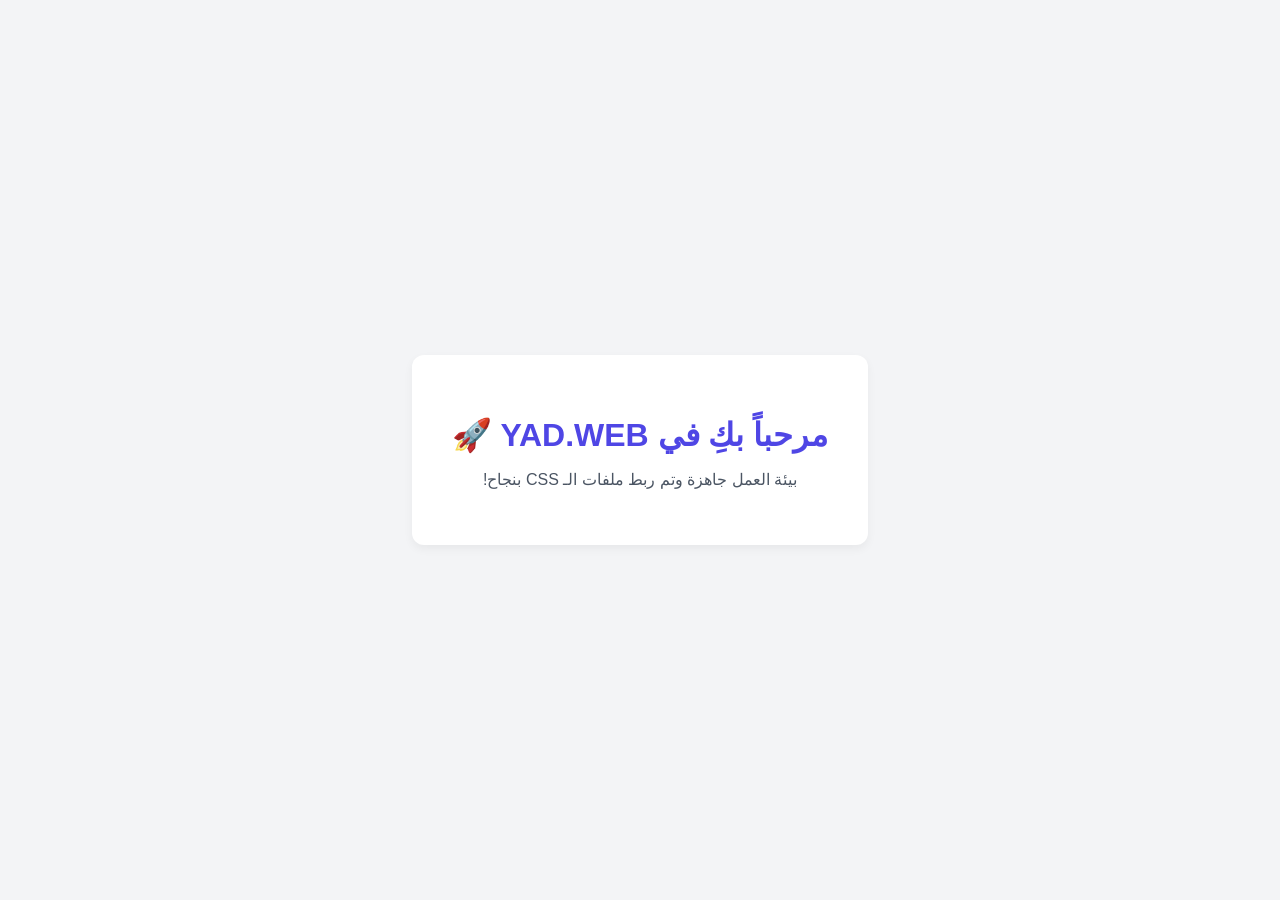
==== index.html @ 860964d7 "Add initial files" ====
<!DOCTYPE html>
<html lang="ar" dir="rtl">
<head>
    <meta charset="UTF-8">
    <meta name="viewport" content="width=device-width, initial-scale=1.0">
    <title>YAD.WEB</title>
    <!-- ربط ملف الـ CSS الخارجي -->
    <link rel="stylesheet" href="css/style.css">
</head>
<body>
    <div class="welcome-box">
        <h1>مرحباً بكِ في YAD.WEB 🚀</h1>
        <p>بيئة العمل جاهزة وتم ربط ملفات الـ CSS بنجاح!</p>
    </div>
</body>
</html>
---- css/style.css ----
body {
    background-color: #f3f4f6;
    font-family: Tahoma, sans-serif;
    display: flex;
    justify-content: center;
    align-items: center;
    height: 100vh;
    margin: 0;
}

.welcome-box {
    background: #ffffff;
    padding: 40px;
    border-radius: 12px;
    box-shadow: 0 4px 10px rgba(0, 0, 0, 0.05);
    text-align: center;
}

h1 {
    color: #4f46e5;
    margin-bottom: 10px;
}

p {
    color: #4b5563;
    font-size: 16px;
}
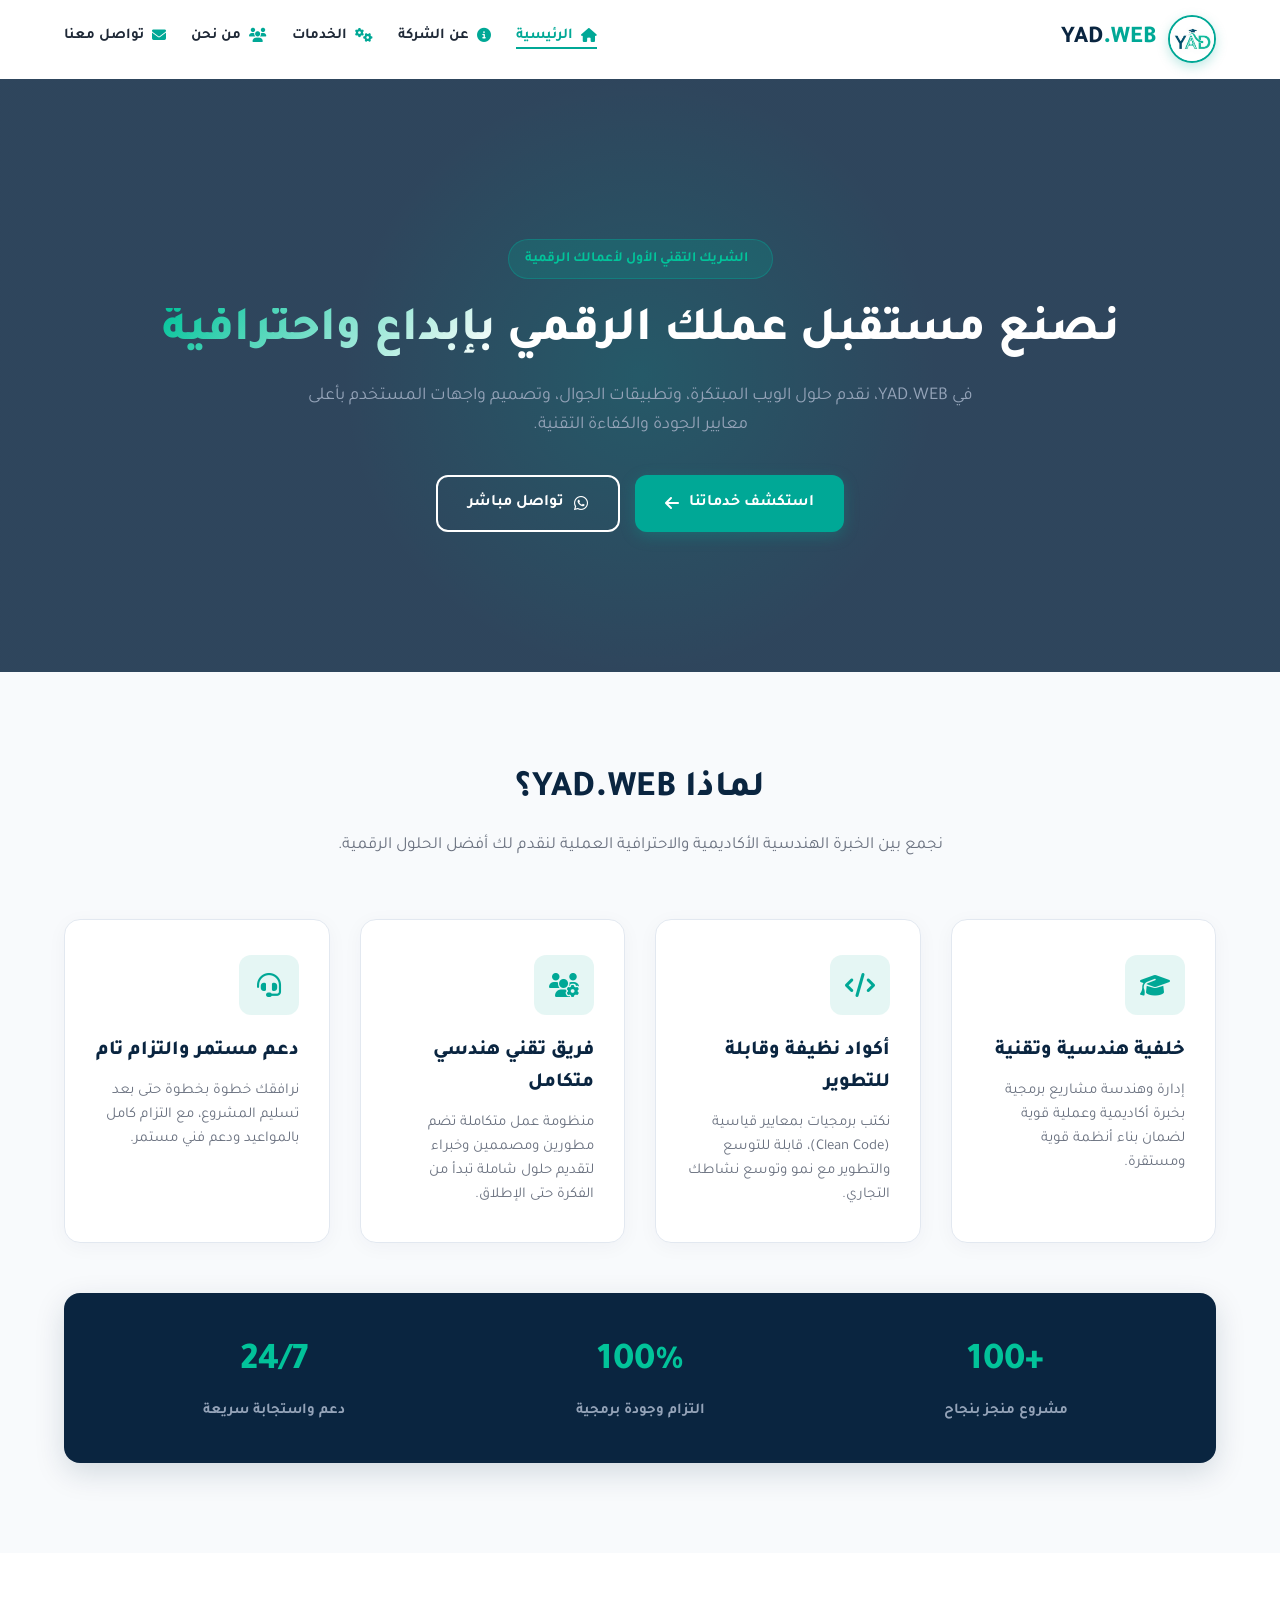
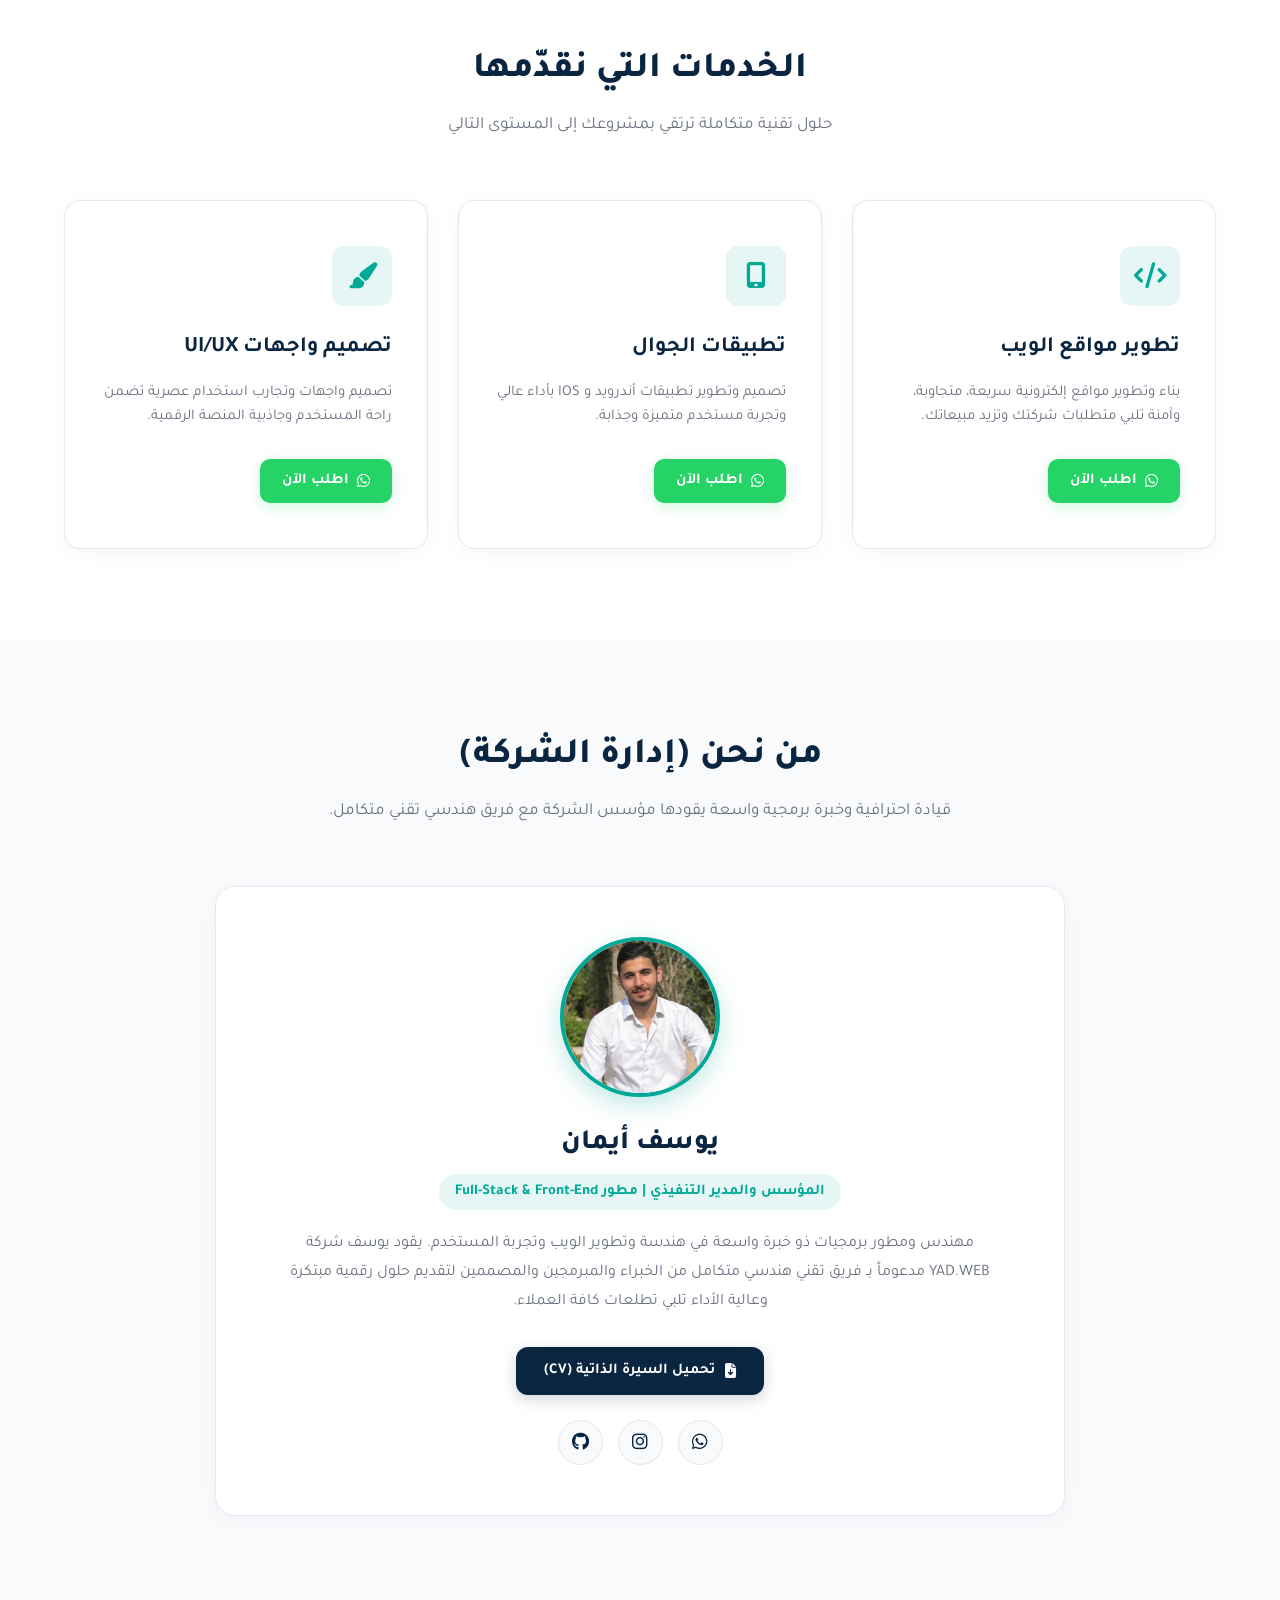
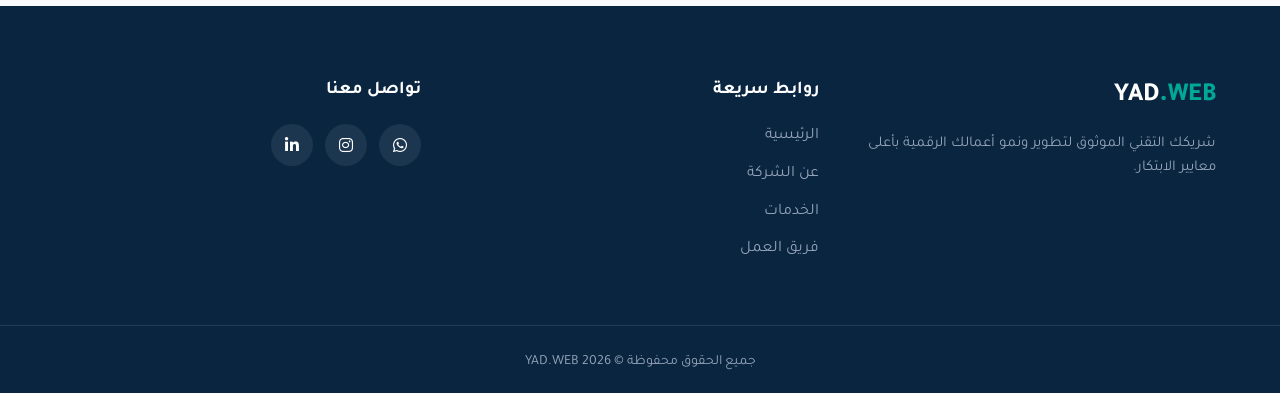
==== commit b50e4f4b: "Update YAD.WEB design, rounded logo, profile card, and Tajawal font" ====
--- a/index.html
+++ b/index.html
@@ -3,14 +3,297 @@
 <head>
     <meta charset="UTF-8">
     <meta name="viewport" content="width=device-width, initial-scale=1.0">
-    <title>YAD.WEB</title>
-    <!-- ربط ملف الـ CSS الخارجي -->
+    <title>YAD.WEB - للخدمات البرمجية والتقنية</title>
+    <!-- استدعاء خط Tajawal العصري من Google Fonts -->
+    <link rel="preconnect" href="https://fonts.googleapis.com">
+    <link rel="preconnect" href="https://fonts.gstatic.com" crossorigin>
+    <link href="https://fonts.googleapis.com/css2?family=Tajawal:wght@400;500;700;800;900&display=swap" rel="stylesheet">
+    <!-- FontAwesome للأيقونات -->
+    <link rel="stylesheet" href="https://cdnjs.cloudflare.com/ajax/libs/font-awesome/6.4.0/css/all.min.css">
+    <!-- مكتبة AOS للأنيميشن والظهور -->
+    <link rel="stylesheet" href="https://unpkg.com/aos@next/dist/aos.css" />
     <link rel="stylesheet" href="css/style.css">
 </head>
 <body>
-    <div class="welcome-box">
-        <h1>مرحباً بكِ في YAD.WEB 🚀</h1>
-        <p>بيئة العمل جاهزة وتم ربط ملفات الـ CSS بنجاح!</p>
-    </div>
+
+    <!-- الهيدر الذكي والثابت -->
+    <header class="site-header" id="siteHeader">
+        <div class="container nav-container">
+            <a href="#hero" class="brand-logo">
+                <img src="images/الشعار.png" alt="شعار YAD.WEB" class="logo-img">
+                <span class="logo-text">YAD<span>.WEB</span></span>
+            </a>
+            
+            <!-- زر القائمة للموبايل -->
+            <button class="menu-toggle" id="menuToggle" aria-label="فتح القائمة">
+                <i class="fas fa-bars"></i>
+            </button>
+
+            <!-- القائمة الرئيسية مع الأيقونات المرتبة على نفس السطر -->
+            <ul class="main-nav" id="mainNav">
+                <li><a href="#hero" class="nav-link active"><i class="fas fa-home"></i> <span>الرئيسية</span></a></li>
+                <li><a href="#about" class="nav-link"><i class="fas fa-info-circle"></i> <span>عن الشركة</span></a></li>
+                <li><a href="#services" class="nav-link"><i class="fas fa-cogs"></i> <span>الخدمات</span></a></li>
+                <li><a href="#team" class="nav-link"><i class="fas fa-users"></i> <span>من نحن</span></a></li>
+                <li><a href="#contact" class="nav-link"><i class="fas fa-envelope"></i> <span>تواصل معنا</span></a></li>
+            </ul>
+        </div>
+    </header>
+
+    <!-- 1. قسم الهيرو -->
+    <section id="hero" class="hero-section">
+        <div class="container hero-content">
+            <div class="hero-badge" data-aos="fade-down" data-aos-duration="800">
+                <i class="fas fa-sparkles"></i> الشريك التقني الأول لأعمالك الرقمية
+            </div>
+            <h1 data-aos="fade-up" data-aos-duration="1000" data-aos-delay="200">
+                نصنع مستقبل عملك الرقمي <span class="gradient-text">بإبداع واحترافية</span>
+            </h1>
+            <p data-aos="fade-up" data-aos-duration="1000" data-aos-delay="400">
+                في YAD.WEB، نقدم حلول الويب المبتكرة، وتطبيقات الجوال، وتصميم واجهات المستخدم بأعلى معايير الجودة والكفاءة التقنية.
+            </p>
+            <div class="hero-buttons" data-aos="fade-up" data-aos-duration="1000" data-aos-delay="600">
+                <a href="#services" class="btn-main">استكشف خدماتنا <i class="fas fa-arrow-left"></i></a>
+                <a href="https://wa.me/972569040508?text=مرحباً%20YAD.WEB،%20أود%20التواصل%20لاستفسار%20عن%20الخدمات." target="_blank" class="btn-outline"><i class="fab fa-whatsapp"></i> تواصل مباشر</a>
+            </div>
+        </div>
+        <div class="hero-glow"></div>
+    </section>
+
+    <!-- 2. قسم عن الشركة (لماذا YAD.WEB؟) -->
+    <section id="about" class="about-section">
+        <div class="container">
+            <div class="section-header" data-aos="fade-up">
+                <h2 class="section-title">لماذا YAD.WEB؟</h2>
+                <p class="section-subtitle">نجمع بين الخبرة الهندسية الأكاديمية والاحترافية العملية لنقدم لك أفضل الحلول الرقمية.</p>
+            </div>
+            
+            <div class="why-us-grid">
+                <!-- ميزة 1 -->
+                <div class="why-card" data-aos="fade-up" data-aos-delay="100">
+                    <div class="why-icon"><i class="fas fa-graduation-cap"></i></div>
+                    <h3>خلفية هندسية وتقنية</h3>
+                    <p>إدارة وهندسة مشاريع برمجية بخبرة أكاديمية وعملية قوية لضمان بناء أنظمة قوية ومستقرة.</p>
+                </div>
+
+                <!-- ميزة 2 -->
+                <div class="why-card" data-aos="fade-up" data-aos-delay="200">
+                    <div class="why-icon"><i class="fas fa-code"></i></div>
+                    <h3>أكواد نظيفة وقابلة للتطوير</h3>
+                    <p>نكتب برمجيات بمعايير قياسية (Clean Code)، قابلة للتوسع والتطوير مع نمو وتوسع نشاطك التجاري.</p>
+                </div>
+
+                <!-- ميزة 3 -->
+                <div class="why-card" data-aos="fade-up" data-aos-delay="300">
+                    <div class="why-icon"><i class="fas fa-users-cog"></i></div>
+                    <h3>فريق تقني هندسي متكامل</h3>
+                    <p>منظومة عمل متكاملة تضم مطورين ومصممين وخبراء لتقديم حلول شاملة تبدأ من الفكرة حتى الإطلاق.</p>
+                </div>
+
+                <!-- ميزة 4 -->
+                <div class="why-card" data-aos="fade-up" data-aos-delay="400">
+                    <div class="why-icon"><i class="fas fa-headset"></i></div>
+                    <h3>دعم مستمر والتزام تام</h3>
+                    <p>نرافقك خطوة بخطوة حتى بعد تسليم المشروع، مع التزام كامل بالمواعيد ودعم فني مستمر.</p>
+                </div>
+            </div>
+
+            <!-- شريط الإحصائيات -->
+            <div class="about-stats-bar" data-aos="fade-up" data-aos-duration="1000">
+                <div class="stat-item">
+                    <h3>+100</h3>
+                    <p>مشروع منجز بنجاح</p>
+                </div>
+                <div class="stat-item">
+                    <h3>100%</h3>
+                    <p>التزام وجودة برمجية</p>
+                </div>
+                <div class="stat-item">
+                    <h3>24/7</h3>
+                    <p>دعم واستجابة سريعة</p>
+                </div>
+            </div>
+        </div>
+    </section>
+
+    <!-- 3. قسم الخدمات -->
+    <section id="services" class="services-section">
+        <div class="container">
+            <div class="section-header" data-aos="fade-up">
+                <h2 class="section-title">الخدمات التي نقدّمها</h2>
+                <p class="section-subtitle">حلول تقنية متكاملة ترتقي بمشروعك إلى المستوى التالي</p>
+            </div>
+            <div class="services-grid">
+                
+                <!-- خدمة 1 -->
+                <div class="service-card" data-aos="fade-up" data-aos-delay="100">
+                    <div class="service-icon"><i class="fas fa-code"></i></div>
+                    <h3>تطوير مواقع الويب</h3>
+                    <p>بناء وتطوير مواقع إلكترونية سريعة، متجاوبة، وآمنة تلبي متطلبات شركتك وتزيد مبيعاتك.</p>
+                    <a href="https://wa.me/972569040508?text=مرحباً%20YAD.WEB،%20أود%20طلب%20خدمة%20تطوير%20مواقع%20الويب." target="_blank" class="btn-whatsapp-order">
+                        <i class="fab fa-whatsapp"></i> اطلب الآن
+                    </a>
+                </div>
+
+                <!-- خدمة 2 -->
+                <div class="service-card" data-aos="fade-up" data-aos-delay="200">
+                    <div class="service-icon"><i class="fas fa-mobile-alt"></i></div>
+                    <h3>تطبيقات الجوال</h3>
+                    <p>تصميم وتطوير تطبيقات أندرويد و IOS بأداء عالي وتجربة مستخدم متميزة وجذابة.</p>
+                    <a href="https://wa.me/972569040508?text=مرحباً%20YAD.WEB،%20أود%20طلب%20خدمة%20تطبيقات%20الجوال." target="_blank" class="btn-whatsapp-order">
+                        <i class="fab fa-whatsapp"></i> اطلب الآن
+                    </a>
+                </div>
+
+                <!-- خدمة 3 -->
+                <div class="service-card" data-aos="fade-up" data-aos-delay="300">
+                    <div class="service-icon"><i class="fas fa-paint-brush"></i></div>
+                    <h3>تصميم واجهات UI/UX</h3>
+                    <p>تصميم واجهات وتجارب استخدام عصرية تضمن راحة المستخدم وجاذبية المنصة الرقمية.</p>
+                    <a href="https://wa.me/972569040508?text=مرحباً%20YAD.WEB،%20أود%20طلب%20خدمة%20تصميم%20واجهات%20UI/UX." target="_blank" class="btn-whatsapp-order">
+                        <i class="fab fa-whatsapp"></i> اطلب الآن
+                    </a>
+                </div>
+
+            </div>
+        </div>
+    </section>
+
+    <!-- 4. قسم من نحن (بطاقة المدير الدائرية الفخمة) -->
+    <section id="team" class="team-section">
+        <div class="container">
+            <div class="section-header" data-aos="fade-up">
+                <h2 class="section-title">من نحن (إدارة الشركة)</h2>
+                <p class="section-subtitle">قيادة احترافية وخبرة برمجية واسعة يقودها مؤسس الشركة مع فريق هندسي تقني متكامل.</p>
+            </div>
+
+            <!-- بطاقة المدير المركزية الدائرية -->
+            <div class="single-director-card" data-aos="fade-up" data-aos-duration="1000">
+                <div class="director-avatar-box">
+                    <img src="images/يوسف أيمن.jpg" alt="يوسف أيمان - المدير التنفيذي">
+                </div>
+                <div class="director-content">
+                    <h3>يوسف أيمان</h3>
+                    <span class="role">المؤسس والمدير التنفيذي | مطور Full-Stack & Front-End</span>
+                    <p class="director-bio">
+مهندس ومطور برمجيات ذو خبرة واسعة في هندسة وتطوير الويب وتجربة المستخدم. يقود يوسف شركة YAD.WEB مدعوماً بـ فريق تقني هندسي متكامل من الخبراء والمبرمجين والمصممين لتقديم حلول رقمية مبتكرة وعالية الأداء تلبي تطلعات كافة العملاء.                    </p>
+
+                    <!-- زر تحميل السيرة الذاتية -->
+                    <div class="cv-download-wrapper">
+                        <a href="YOUSIF A. H. DAHLAN 2.pdf" download class="btn-cv-download">
+                            <i class="fas fa-file-download"></i> تحميل السيرة الذاتية (CV)
+                        </a>
+                    </div>
+
+                    <!-- روابط التواصل الاجتماعي الخاصة بيوسف -->
+                    <div class="member-social">
+                        <a href="https://wa.me/972569040508" target="_blank" aria-label="واتساب"><i class="fab fa-whatsapp"></i></a>
+                        <a href="https://instagram.com/yousof.a.d?obrf=MXM3ZDdjYWI0bjFqcQ%3D%3D" target="_blank" aria-label="انستغرام"><i class="fab fa-instagram"></i></a>
+                        <a href="https://github.com/yousif-ayman-dev" target="_blank" aria-label="جيت هاب"><i class="fab fa-github"></i></a>
+                    </div>
+                </div>
+            </div>
+
+        </div>
+    </section>
+
+    <!-- 5. الفوتر  -->
+    <footer id="contact" class="site-footer">
+        <div class="container footer-content">
+            <div class="footer-col" data-aos="fade-up" data-aos-delay="100">
+                <a href="#" class="logo footer-logo-text">YAD<span>.WEB</span></a>
+                <p>شريكك التقني الموثوق لتطوير ونمو أعمالك الرقمية بأعلى معايير الابتكار.</p>
+            </div>
+            <div class="footer-col" data-aos="fade-up" data-aos-delay="200">
+                <h3>روابط سريعة</h3>
+                <ul>
+                    <li><a href="#hero">الرئيسية</a></li>
+                    <li><a href="#about">عن الشركة</a></li>
+                    <li><a href="#services">الخدمات</a></li>
+                    <li><a href="#team">فريق العمل</a></li>
+                </ul>
+            </div>
+            <div class="footer-col" data-aos="fade-up" data-aos-delay="300">
+                <h3>تواصل معنا</h3>
+                <div class="social-links">
+                    <a href="https://wa.me/972569040508" target="_blank" aria-label="واتساب"><i class="fab fa-whatsapp"></i></a>
+                    <a href="https://www.instagram.com/yad.web?rpxt=NzIxaTBubG5pODFy" target="_blank" aria-label="انستغرام"><i class="fab fa-instagram"></i></a>
+                    <a href="https://www.linkedin.com/in/yousifayman" target="_blank" aria-label="لينكد إن"><i class="fab fa-linkedin-in"></i></a>
+                </div>
+            </div>
+        </div>
+        <div class="footer-bottom">
+            <p>جميع الحقوق محفوظة &copy; 2026 YAD.WEB</p>
+        </div>
+    </footer>
+
+    <!-- زر العودة للأعلى -->
+    <button id="scrollTopBtn" class="scroll-top-btn" aria-label="العودة للأعلى">
+        <i class="fas fa-arrow-up"></i>
+    </button>
+
+    <!-- سكربتات التفاعل والأنيميشن -->
+    <script src="https://unpkg.com/aos@next/dist/aos.js"></script>
+    <script>
+        AOS.init({ once: true, offset: 50 });
+
+        const menuToggle = document.getElementById('menuToggle');
+        const mainNav = document.getElementById('mainNav');
+
+        menuToggle.addEventListener('click', () => {
+            mainNav.classList.toggle('active');
+            const icon = menuToggle.querySelector('i');
+            if (mainNav.classList.contains('active')) {
+                icon.classList.replace('fa-bars', 'fa-times');
+            } else {
+                icon.classList.replace('fa-times', 'fa-bars');
+            }
+        });
+
+        const scrollTopBtn = document.getElementById('scrollTopBtn');
+        const siteHeader = document.getElementById('siteHeader');
+        const sections = document.querySelectorAll('section, footer');
+        const navLinks = document.querySelectorAll('.nav-link');
+
+        window.addEventListener('scroll', () => {
+            let current = '';
+            const scrollPos = window.pageYOffset + 250;
+            
+            sections.forEach(section => {
+                const sectionTop = section.offsetTop;
+                const sectionHeight = section.offsetHeight;
+                
+                if (scrollPos >= sectionTop && scrollPos < (sectionTop + sectionHeight)) {
+                    current = section.getAttribute('id');
+                }
+            });
+
+            if ((window.innerHeight + window.scrollY) >= document.body.offsetHeight - 50) {
+                current = 'contact';
+            }
+
+            navLinks.forEach(link => {
+                link.classList.remove('active');
+                if (current && link.getAttribute('href') === `#${current}`) {
+                    link.classList.add('active');
+                }
+            });
+
+            if (window.scrollY > 400) {
+                scrollTopBtn.classList.add('show');
+                siteHeader.classList.add('scrolled');
+            } else {
+                scrollTopBtn.classList.remove('show');
+                siteHeader.classList.remove('scrolled');
+            }
+        });
+
+        scrollTopBtn.addEventListener('click', () => {
+            window.scrollTo({
+                top: 0,
+                behavior: 'smooth'
+            });
+        });
+    </script>
 </body>
 </html>
--- a/css/style.css
+++ b/css/style.css
@@ -1,27 +1,763 @@
+/* ==========================================
+   هوية YAD.WEB البصرية والمتغيرات المشتركة
+   ================================---------- */
+:root {
+    --navy-blue: #0A2540;     /* الكحلي الغامق من الشعار */
+    --teal-color: #00A896;    /* التيركويز من الشعار */
+    --teal-light: #02C39A;    /* تيركويز فاتح للتفاعل */
+    --text-main: #1F2937;
+    --text-muted: #6B7280;
+    --bg-light: #F8FAFC;
+    --bg-white: #FFFFFF;
+    --border-color: #E2E8F0;
+    --shadow-sm: 0 4px 20px rgba(10, 37, 64, 0.04);
+    --shadow-scrolled: 0 10px 30px rgba(10, 37, 64, 0.08);
+    --shadow-hover: 0 10px 30px rgba(0, 168, 150, 0.15);
+    --transition: all 0.4s cubic-bezier(0.16, 1, 0.3, 1);
+}
+
+* {
+    margin: 0;
+    padding: 0;
+    box-sizing: border-box;
+    font-family: 'Tajawal', Tahoma, sans-serif; /* تطبيق خط Tajawal العصري والاحترافي */
+    scroll-behavior: smooth;
+}
+
 body {
-    background-color: #f3f4f6;
-    font-family: Tahoma, sans-serif;
-    display: flex;
-    justify-content: center;
-    align-items: center;
-    height: 100vh;
-    margin: 0;
-}
-
-.welcome-box {
-    background: #ffffff;
+    color: var(--text-main);
+    background-color: var(--bg-white);
+    line-height: 1.6;
+    overflow-x: hidden;
+}
+
+.container {
+    width: 90%;
+    max-width: 1200px;
+    margin: 0 auto;
+}
+
+section {
+    padding: 90px 0;
+}
+
+.section-header {
+    text-align: center;
+    margin-bottom: 60px;
+}
+
+.section-title {
+    font-size: 36px;
+    font-weight: 800;
+    color: var(--navy-blue);
+    margin-bottom: 12px;
+}
+
+.section-subtitle {
+    color: var(--text-muted);
+    font-size: 17px;
+    max-width: 700px;
+    margin: 0 auto;
+}
+
+/* ==========================================
+   الهيدر الذكي وشعار الشركة الدائري وأيقونات الروابط
+   ================================---------- */
+.site-header {
+    background: rgba(255, 255, 255, 0.9);
+    backdrop-filter: blur(12px);
+    -webkit-backdrop-filter: blur(12px);
+    position: sticky;
+    top: 0;
+    z-index: 1000;
+    padding: 15px 0;
+    border-bottom: 1px solid transparent;
+    transition: var(--transition);
+}
+
+.site-header.scrolled {
+    padding: 10px 0;
+    background: rgba(255, 255, 255, 0.95);
+    box-shadow: var(--shadow-scrolled);
+    border-bottom: 1px solid var(--border-color);
+}
+
+.nav-container {
+    display: flex;
+    justify-content: space-between;
+    align-items: center;
+}
+
+.brand-logo {
+    display: flex;
+    align-items: center;
+    gap: 12px;
+    text-decoration: none;
+    transition: transform 0.3s ease;
+}
+
+.brand-logo:hover {
+    transform: scale(1.03);
+}
+
+/* شعار الشركة دائري 100% */
+.logo-img {
+    width: 48px;
+    height: 48px;
+    object-fit: cover;
+    border-radius: 50%;
+    border: 2px solid var(--teal-color);
+    box-shadow: 0 4px 12px rgba(0, 168, 150, 0.25);
+    aspect-ratio: 1 / 1;
+}
+
+.logo-text {
+    font-size: 24px;
+    font-weight: 800;
+    color: var(--navy-blue);
+}
+
+.logo-text span {
+    color: var(--teal-color);
+}
+
+.main-nav {
+    display: flex;
+    list-style: none;
+    gap: 25px;
+    align-items: center;
+}
+
+/* ضبط الأيقونات والكلمات لتكون على نفس الخط وبحجم متناسق */
+.main-nav a {
+    text-decoration: none;
+    color: var(--text-main);
+    font-weight: 700;
+    font-size: 15px;
+    position: relative;
+    transition: var(--transition);
+    display: inline-flex;
+    align-items: center;
+    gap: 8px;
+    line-height: 1;
+}
+
+.main-nav a i {
+    font-size: 14px;
+    color: var(--teal-color);
+    transition: var(--transition);
+    display: inline-flex;
+    align-items: center;
+    justify-content: center;
+}
+
+.main-nav a::after {
+    content: '';
+    position: absolute;
+    width: 0;
+    height: 2px;
+    bottom: -6px;
+    right: 0;
+    background-color: var(--teal-color);
+    transition: width 0.3s ease;
+}
+
+.main-nav a:hover, 
+.main-nav a.active {
+    color: var(--teal-color);
+}
+
+.main-nav a:hover::after,
+.main-nav a.active::after {
+    width: 100%;
+}
+
+.menu-toggle {
+    display: none;
+    background: none;
+    border: none;
+    font-size: 24px;
+    cursor: pointer;
+    color: var(--navy-blue);
+}
+
+/* ==========================================
+   قسم الهيرو
+   ================================---------- */
+.hero-section {
+    position: relative;
+    background: linear-gradient(rgba(10, 37, 64, 0.85), rgba(10, 37, 64, 0.85)), 
+                url('https://images.unsplash.com/photo-1526374965328-7f61d4dc18c5?auto=format&fit=crop&q=80&w=1600') no-repeat center center/cover;
+    padding: 160px 0 140px;
+    text-align: center;
+    overflow: hidden;
+    color: var(--bg-white);
+}
+
+.hero-glow {
+    position: absolute;
+    top: 50%;
+    left: 50%;
+    transform: translate(-50%, -50%);
+    width: 600px;
+    height: 600px;
+    background: radial-gradient(circle, rgba(0,168,150,0.2) 0%, rgba(10,37,64,0) 70%);
+    z-index: 1;
+    pointer-events: none;
+    animation: pulseGlow 6s infinite alternate;
+}
+
+@keyframes pulseGlow {
+    0% { transform: translate(-50%, -50%) scale(0.9); }
+    100% { transform: translate(-50%, -50%) scale(1.1); }
+}
+
+.hero-content {
+    position: relative;
+    z-index: 2;
+}
+
+.hero-badge {
+    display: inline-flex;
+    align-items: center;
+    gap: 8px;
+    background: rgba(0, 168, 150, 0.2);
+    color: var(--teal-light);
+    padding: 8px 16px;
+    border-radius: 50px;
+    font-size: 14px;
+    font-weight: 700;
+    margin-bottom: 25px;
+    border: 1px solid rgba(0, 168, 150, 0.4);
+}
+
+.hero-content h1 {
+    font-size: 48px;
+    margin-bottom: 20px;
+    color: var(--bg-white);
+    font-weight: 800;
+    line-height: 1.2;
+}
+
+.gradient-text {
+    background: linear-gradient(135deg, var(--teal-light), #ffffff);
+    -webkit-background-clip: text;
+    -webkit-text-fill-color: transparent;
+}
+
+.hero-content p {
+    font-size: 18px;
+    color: #94A3B8;
+    max-width: 680px;
+    margin: 0 auto 35px;
+}
+
+.hero-buttons {
+    display: flex;
+    justify-content: center;
+    gap: 15px;
+}
+
+.btn-main {
+    background-color: var(--teal-color);
+    color: var(--bg-white);
+    padding: 14px 30px;
+    border-radius: 12px;
+    text-decoration: none;
+    font-weight: 700;
+    transition: var(--transition);
+    display: inline-flex;
+    align-items: center;
+    gap: 10px;
+    box-shadow: 0 4px 15px rgba(0, 168, 150, 0.3);
+}
+
+.btn-main:hover {
+    background-color: var(--teal-light);
+    transform: translateY(-3px);
+}
+
+.btn-outline {
+    border: 2px solid var(--bg-white);
+    color: var(--bg-white);
+    padding: 14px 30px;
+    border-radius: 12px;
+    text-decoration: none;
+    font-weight: 700;
+    transition: var(--transition);
+    display: inline-flex;
+    align-items: center;
+    gap: 10px;
+}
+
+.btn-outline:hover {
+    background-color: var(--bg-white);
+    color: var(--navy-blue);
+    transform: translateY(-3px);
+}
+
+/* ==========================================
+   قسم عن الشركة (لماذا YAD.WEB؟)
+   ================================---------- */
+.about-section {
+    background-color: var(--bg-light);
+}
+
+.why-us-grid {
+    display: grid;
+    grid-template-columns: repeat(auto-fit, minmax(260px, 1fr));
+    gap: 30px;
+    margin-bottom: 50px;
+}
+
+.why-card {
+    background: var(--bg-white);
+    border: 1px solid var(--border-color);
+    padding: 35px 30px;
+    border-radius: 16px;
+    box-shadow: var(--shadow-sm);
+    transition: var(--transition);
+    text-align: right;
+}
+
+.why-card:hover {
+    transform: translateY(-8px);
+    box-shadow: var(--shadow-hover);
+    border-color: var(--teal-color);
+}
+
+.why-icon {
+    width: 60px;
+    height: 60px;
+    background: rgba(0, 168, 150, 0.1);
+    color: var(--teal-color);
+    border-radius: 12px;
+    display: flex;
+    align-items: center;
+    justify-content: center;
+    font-size: 24px;
+    margin-bottom: 20px;
+    transition: var(--transition);
+}
+
+.why-card:hover .why-icon {
+    background-color: var(--teal-color);
+    color: var(--bg-white);
+}
+
+.why-card h3 {
+    font-size: 20px;
+    color: var(--navy-blue);
+    margin-bottom: 12px;
+    font-weight: 800;
+}
+
+.why-card p {
+    color: var(--text-muted);
+    font-size: 15px;
+    line-height: 1.6;
+}
+
+.about-stats-bar {
+    display: grid;
+    grid-template-columns: repeat(auto-fit, minmax(220px, 1fr));
+    gap: 25px;
+    background: var(--navy-blue);
     padding: 40px;
+    border-radius: 16px;
+    text-align: center;
+    color: var(--bg-white);
+    box-shadow: 0 10px 30px rgba(10, 37, 64, 0.15);
+}
+
+.stat-item h3 {
+    font-size: 38px;
+    color: var(--teal-light);
+    font-weight: 800;
+    margin-bottom: 5px;
+}
+
+.stat-item p {
+    color: #94A3B8;
+    font-size: 15px;
+    font-weight: 600;
+}
+
+/* ==========================================
+   قسم الخدمات
+   ================================---------- */
+.services-grid {
+    display: grid;
+    grid-template-columns: repeat(auto-fit, minmax(320px, 1fr));
+    gap: 30px;
+}
+
+.service-card {
+    background: var(--bg-white);
+    padding: 45px 35px;
+    border-radius: 16px;
+    box-shadow: var(--shadow-sm);
+    transition: var(--transition);
+    border: 1px solid var(--border-color);
+    position: relative;
+    overflow: hidden;
+}
+
+.service-card:hover {
+    transform: translateY(-8px);
+    box-shadow: var(--shadow-hover);
+    border-color: var(--teal-color);
+}
+
+.service-icon {
+    width: 60px;
+    height: 60px;
+    background: rgba(0, 168, 150, 0.1);
+    color: var(--teal-color);
     border-radius: 12px;
-    box-shadow: 0 4px 10px rgba(0, 0, 0, 0.05);
+    display: flex;
+    align-items: center;
+    justify-content: center;
+    font-size: 26px;
+    margin-bottom: 25px;
+    transition: var(--transition);
+}
+
+.service-card:hover .service-icon {
+    background-color: var(--teal-color);
+    color: var(--bg-white);
+}
+
+.service-card h3 {
+    font-size: 22px;
+    color: var(--navy-blue);
+    margin-bottom: 15px;
+}
+
+.service-card p {
+    color: var(--text-muted);
+    margin-bottom: 30px;
+    font-size: 15px;
+}
+
+.btn-whatsapp-order {
+    background-color: #25D366;
+    color: var(--bg-white);
+    padding: 10px 22px;
+    border-radius: 10px;
+    text-decoration: none;
+    font-weight: 700;
+    font-size: 15px;
+    display: inline-flex;
+    align-items: center;
+    gap: 8px;
+    transition: var(--transition);
+    box-shadow: 0 4px 15px rgba(37, 211, 102, 0.2);
+}
+
+.btn-whatsapp-order:hover {
+    background-color: #1EBE57;
+    transform: translateY(-2px);
+    box-shadow: 0 8px 25px rgba(37, 211, 102, 0.35);
+}
+
+/* ==========================================
+   قسم من نحن - بطاقة المدير الدائرية الفخمة
+   ================================---------- */
+.team-section {
+    background-color: var(--bg-light);
+}
+
+.single-director-card {
+    background: var(--bg-white);
+    border: 1px solid var(--border-color);
+    border-radius: 20px;
+    padding: 50px 40px;
+    max-width: 850px;
+    margin: 0 auto;
     text-align: center;
-}
-
-h1 {
-    color: #4f46e5;
-    margin-bottom: 10px;
-}
-
-p {
-    color: #4b5563;
+    box-shadow: var(--shadow-sm);
+    transition: var(--transition);
+}
+
+.single-director-card:hover {
+    box-shadow: var(--shadow-hover);
+    border-color: var(--teal-color);
+}
+
+.director-avatar-box {
+    width: 160px;
+    height: 160px;
+    margin: 0 auto 25px;
+    border-radius: 50%;
+    overflow: hidden;
+    border: 4px solid var(--teal-color);
+    box-shadow: 0 8px 25px rgba(0, 168, 150, 0.25);
+    aspect-ratio: 1 / 1;
+    display: flex;
+    align-items: center;
+    justify-content: center;
+    background-color: #f1f5f9;
+    transition: transform 0.4s ease;
+}
+
+.director-avatar-box:hover {
+    transform: scale(1.05);
+}
+
+.director-avatar-box img {
+    width: 100%;
+    height: 100%;
+    object-fit: cover;
+    object-position: center;
+    display: block;
+}
+
+.director-content h3 {
+    font-size: 28px;
+    color: var(--navy-blue);
+    margin-bottom: 8px;
+    font-weight: 800;
+}
+
+.director-content .role {
+    display: inline-block;
+    color: var(--teal-color);
+    font-size: 15px;
+    font-weight: 700;
+    margin-bottom: 20px;
+    background: rgba(0, 168, 150, 0.1);
+    padding: 6px 16px;
+    border-radius: 50px;
+}
+
+.director-bio {
+    color: var(--text-muted);
     font-size: 16px;
+    line-height: 1.8;
+    max-width: 700px;
+    margin: 0 auto 30px;
+}
+
+.cv-download-wrapper {
+    margin-bottom: 25px;
+}
+
+.btn-cv-download {
+    background-color: var(--navy-blue);
+    color: var(--bg-white);
+    padding: 12px 28px;
+    border-radius: 12px;
+    text-decoration: none;
+    font-weight: 700;
+    font-size: 15px;
+    display: inline-flex;
+    align-items: center;
+    gap: 10px;
+    transition: var(--transition);
+    box-shadow: 0 4px 15px rgba(10, 37, 64, 0.2);
+}
+
+.btn-cv-download:hover {
+    background-color: var(--teal-color);
+    transform: translateY(-3px);
+    box-shadow: 0 8px 25px rgba(0, 168, 150, 0.35);
+}
+
+.member-social {
+    display: flex;
+    justify-content: center;
+    gap: 15px;
+}
+
+.member-social a {
+    background: var(--bg-light);
+    color: var(--navy-blue);
+    width: 45px;
+    height: 45px;
+    border-radius: 50%;
+    display: flex;
+    align-items: center;
+    justify-content: center;
+    text-decoration: none;
+    border: 1px solid var(--border-color);
+    font-size: 18px;
+    transition: var(--transition);
+}
+
+.member-social a:hover {
+    background-color: var(--teal-color);
+    color: var(--bg-white);
+    border-color: var(--teal-color);
+    transform: translateY(-4px);
+    box-shadow: var(--shadow-hover);
+}
+
+/* ==========================================
+   الفوتر
+   ================================---------- */
+.site-footer {
+    background-color: var(--navy-blue);
+    color: var(--bg-white);
+    padding: 70px 0 20px;
+}
+
+.footer-content {
+    display: grid;
+    grid-template-columns: repeat(auto-fit, minmax(260px, 1fr));
+    gap: 40px;
+    margin-bottom: 50px;
+}
+
+.footer-logo-text {
+    font-size: 26px;
+    font-weight: 800;
+    color: var(--bg-white);
+    text-decoration: none;
+    display: inline-block;
+    margin-bottom: 15px;
+}
+
+.footer-logo-text span {
+    color: var(--teal-color);
+}
+
+.footer-col p {
+    color: #94A3B8;
+    font-size: 15px;
+}
+
+.footer-col h3 {
+    margin-bottom: 20px;
+    font-size: 18px;
+    color: var(--bg-white);
+}
+
+.footer-col ul {
+    list-style: none;
+}
+
+.footer-col ul li {
+    margin-bottom: 12px;
+}
+
+.footer-col ul a {
+    color: #94A3B8;
+    text-decoration: none;
+    transition: var(--transition);
+}
+
+.footer-col ul a:hover {
+    color: var(--teal-color);
+    padding-right: 5px;
+}
+
+.social-links {
+    display: flex;
+    gap: 12px;
+}
+
+.social-links a {
+    background: rgba(255, 255, 255, 0.08);
+    color: var(--bg-white);
+    width: 42px;
+    height: 42px;
+    border-radius: 50%;
+    display: flex;
+    align-items: center;
+    justify-content: center;
+    text-decoration: none;
+    transition: var(--transition);
+}
+
+.social-links a:hover {
+    background-color: var(--teal-color);
+    transform: translateY(-3px);
+}
+
+.footer-bottom {
+    text-align: center;
+    border-top: 1px solid rgba(255, 255, 255, 0.1);
+    padding-top: 25px;
+    color: #94A3B8;
+    font-size: 14px;
+}
+
+/* ==========================================
+   زر العودة للأعلى
+   ================================---------- */
+.scroll-top-btn {
+    position: fixed;
+    bottom: 30px;
+    left: 30px;
+    background-color: var(--teal-color);
+    color: var(--bg-white);
+    width: 45px;
+    height: 45px;
+    border-radius: 50%;
+    border: none;
+    cursor: pointer;
+    font-size: 18px;
+    display: flex;
+    align-items: center;
+    justify-content: center;
+    box-shadow: 0 4px 15px rgba(0, 168, 150, 0.3);
+    opacity: 0;
+    visibility: hidden;
+    transform: translateY(20px);
+    transition: var(--transition);
+    z-index: 999;
+}
+
+.scroll-top-btn.show {
+    opacity: 1;
+    visibility: visible;
+    transform: translateY(0);
+}
+
+.scroll-top-btn:hover {
+    background-color: var(--navy-blue);
+    transform: translateY(-5px);
+}
+
+/* ==========================================
+   التجاوب مع الشاشات الصغيرة
+   ================================---------- */
+@media (max-width: 768px) {
+    .menu-toggle {
+        display: block;
+    }
+
+    .main-nav {
+        position: absolute;
+        top: 100%;
+        left: 0;
+        width: 100%;
+        background-color: rgba(255, 255, 255, 0.98);
+        backdrop-filter: blur(10px);
+        flex-direction: column;
+        align-items: center;
+        gap: 20px;
+        padding: 30px 0;
+        box-shadow: var(--shadow-scrolled);
+        border-bottom: 1px solid var(--border-color);
+        clip-path: polygon(0 0, 100% 0, 100% 100%, 0 100%);
+        transition: clip-path 0.4s ease-in-out;
+    }
+
+    .main-nav.active {
+        clip-path: polygon(0 0, 100% 0, 100% 100%, 0 100%);
+    }
+
+    .why-us-grid {
+        grid-template-columns: 1fr;
+    }
+
+    .hero-content h1 {
+        font-size: 32px;
+    }
+
+    .hero-content p {
+        font-size: 15px;
+    }
 }
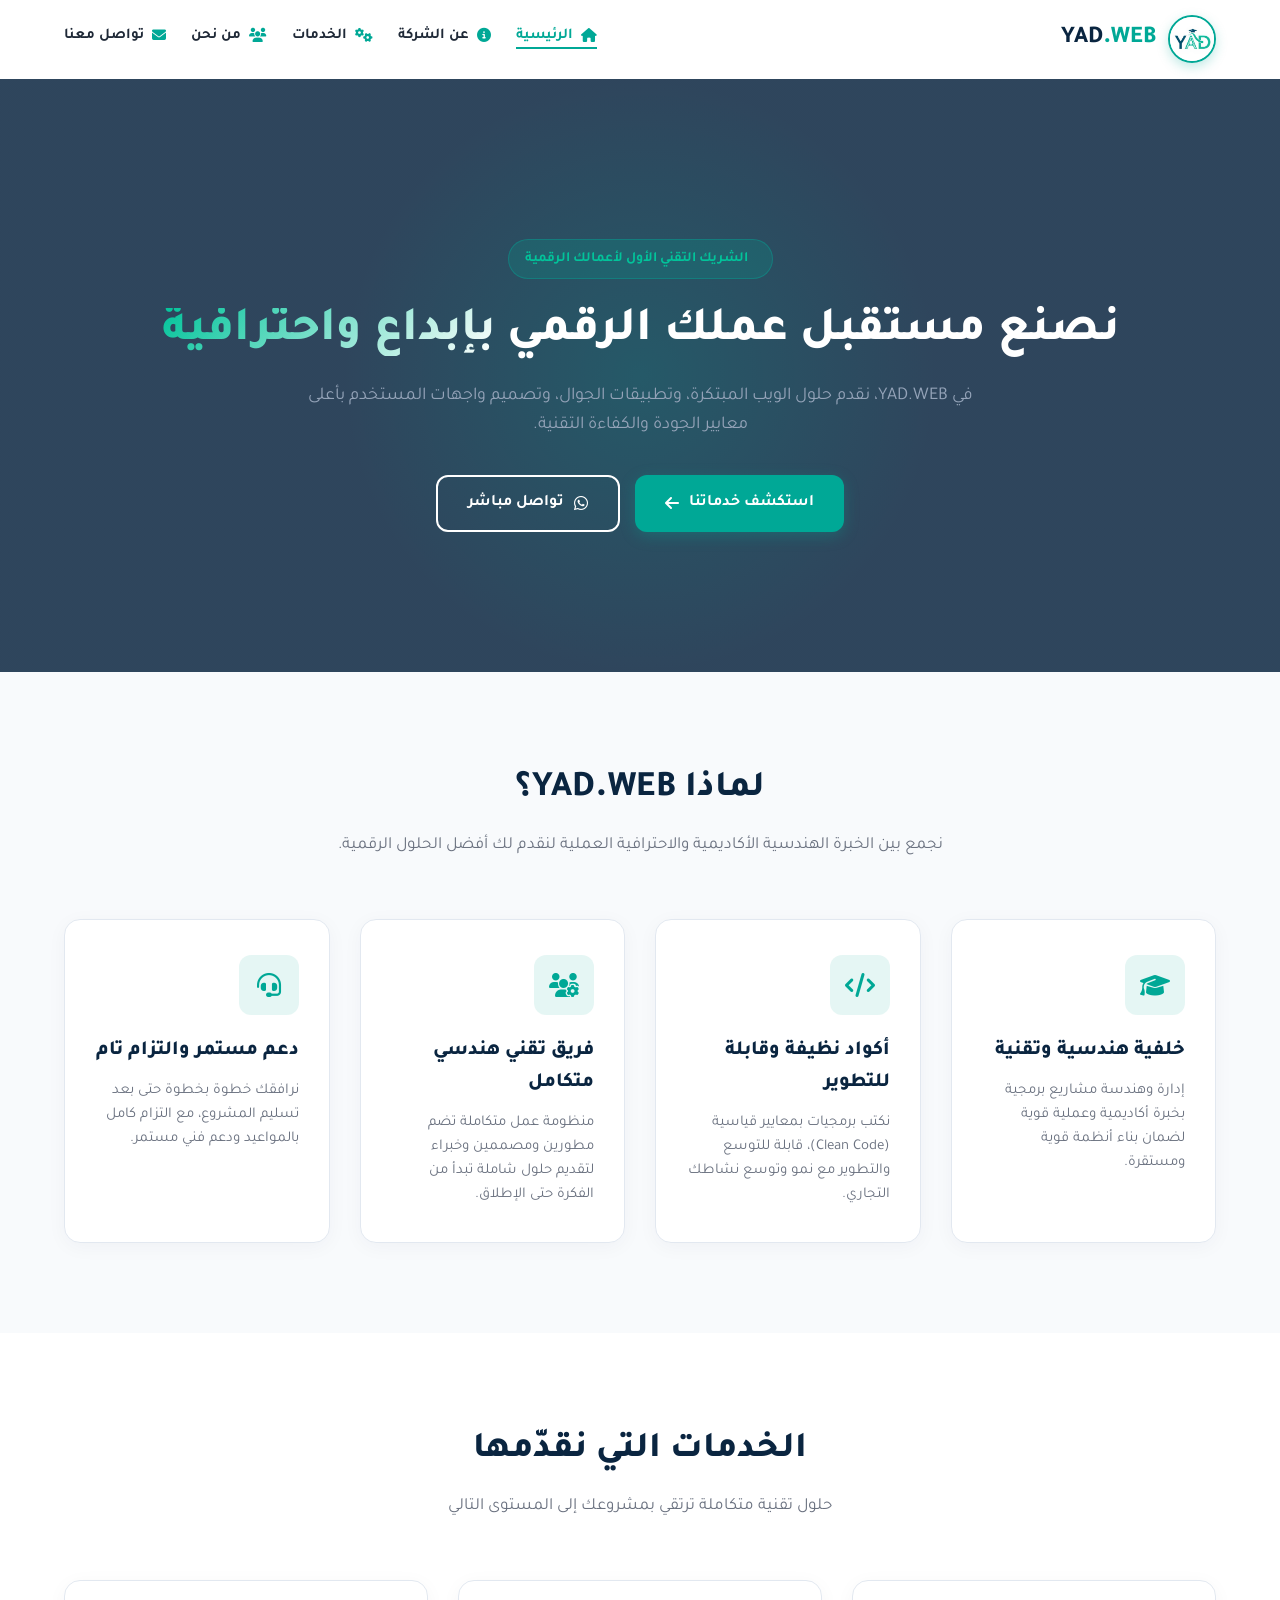
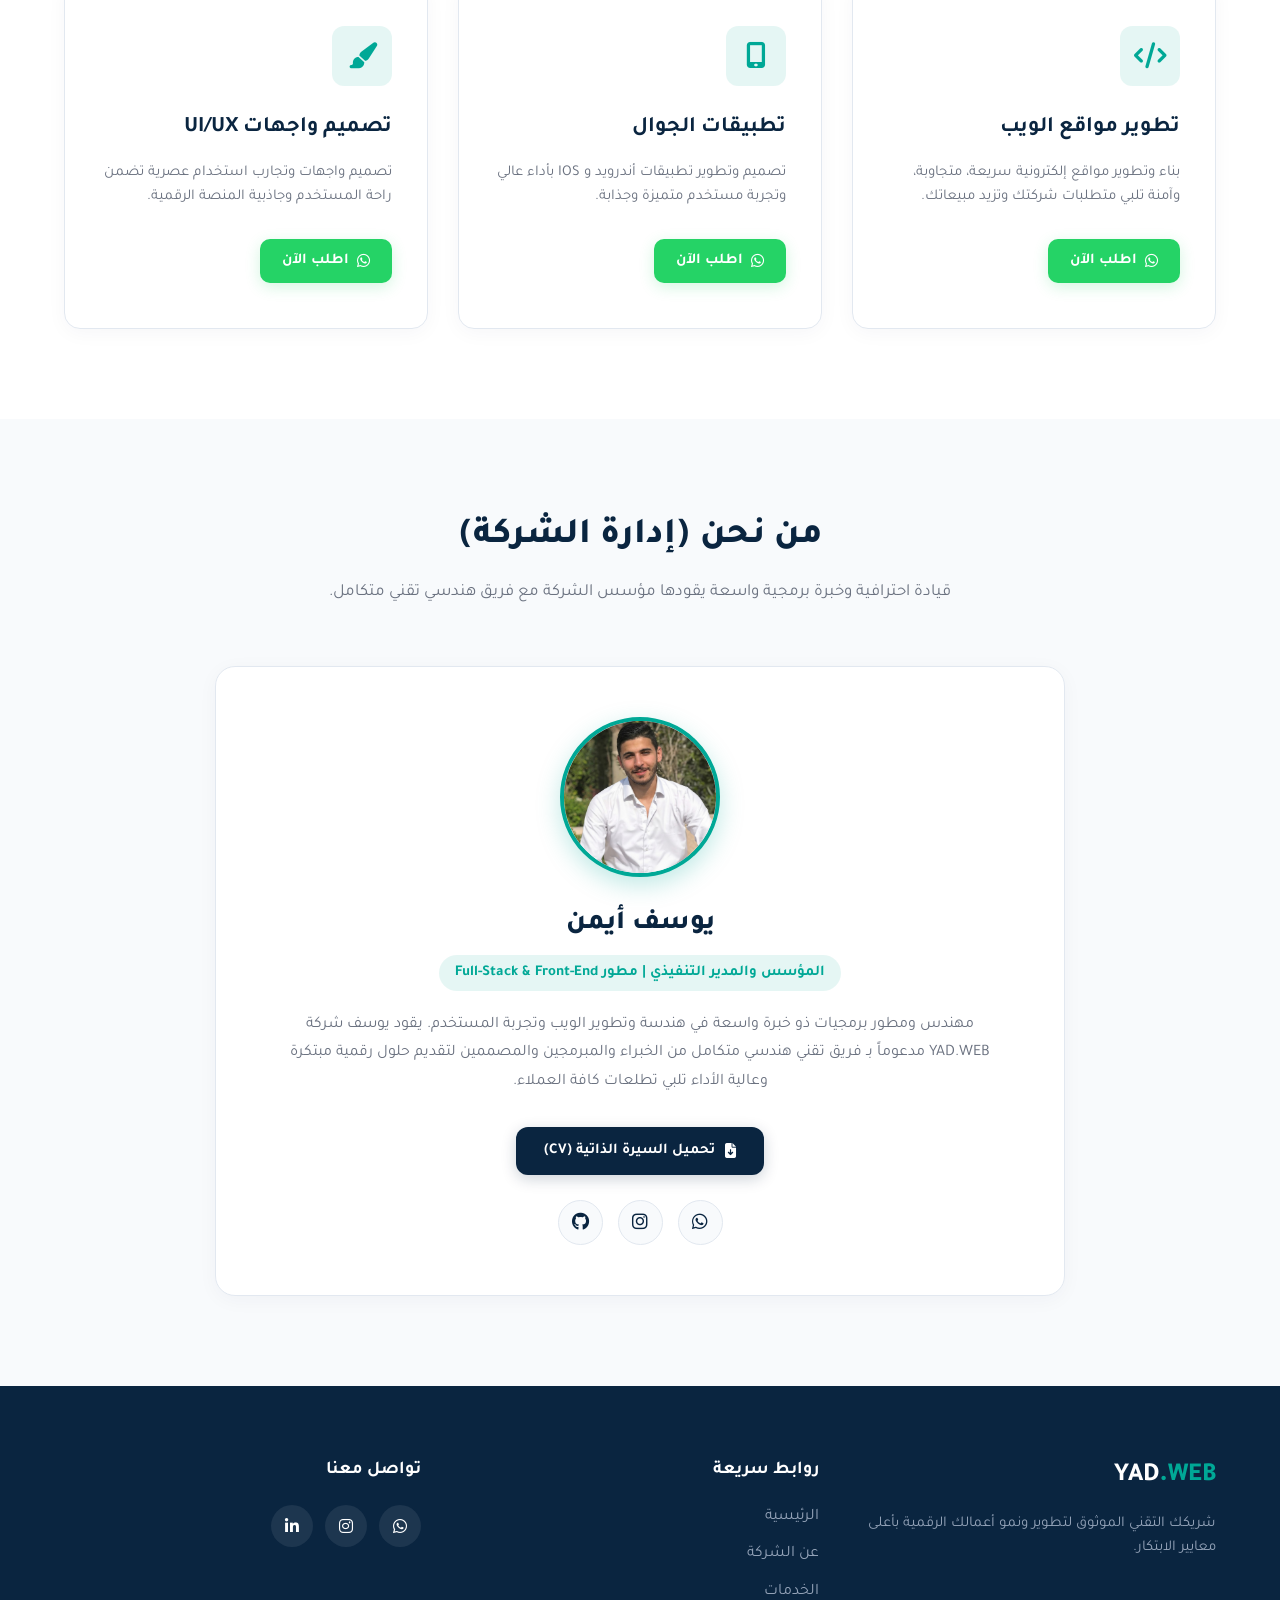
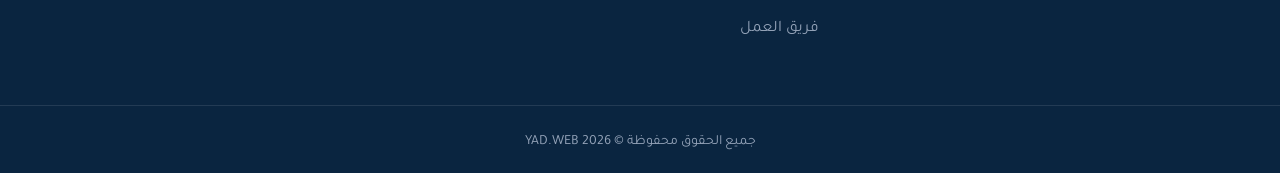
==== commit 94d6346d: "Update YAD.WEB design, rounded logo, profile card, and Tajawal font" ====
--- a/index.html
+++ b/index.html
@@ -97,22 +97,6 @@
                     <p>نرافقك خطوة بخطوة حتى بعد تسليم المشروع، مع التزام كامل بالمواعيد ودعم فني مستمر.</p>
                 </div>
             </div>
-
-            <!-- شريط الإحصائيات -->
-            <div class="about-stats-bar" data-aos="fade-up" data-aos-duration="1000">
-                <div class="stat-item">
-                    <h3>+100</h3>
-                    <p>مشروع منجز بنجاح</p>
-                </div>
-                <div class="stat-item">
-                    <h3>100%</h3>
-                    <p>التزام وجودة برمجية</p>
-                </div>
-                <div class="stat-item">
-                    <h3>24/7</h3>
-                    <p>دعم واستجابة سريعة</p>
-                </div>
-            </div>
         </div>
     </section>
 
@@ -173,7 +157,7 @@
                     <img src="images/يوسف أيمن.jpg" alt="يوسف أيمان - المدير التنفيذي">
                 </div>
                 <div class="director-content">
-                    <h3>يوسف أيمان</h3>
+                    <h3>يوسف أيمن</h3>
                     <span class="role">المؤسس والمدير التنفيذي | مطور Full-Stack & Front-End</span>
                     <p class="director-bio">
 مهندس ومطور برمجيات ذو خبرة واسعة في هندسة وتطوير الويب وتجربة المستخدم. يقود يوسف شركة YAD.WEB مدعوماً بـ فريق تقني هندسي متكامل من الخبراء والمبرمجين والمصممين لتقديم حلول رقمية مبتكرة وعالية الأداء تلبي تطلعات كافة العملاء.                    </p>
@@ -197,7 +181,7 @@
         </div>
     </section>
 
-    <!-- 5. الفوتر  -->
+    <!-- 5. الفوتر (بدون شعار) -->
     <footer id="contact" class="site-footer">
         <div class="container footer-content">
             <div class="footer-col" data-aos="fade-up" data-aos-delay="100">
--- a/css/style.css
+++ b/css/style.css
@@ -20,7 +20,7 @@
     margin: 0;
     padding: 0;
     box-sizing: border-box;
-    font-family: 'Tajawal', Tahoma, sans-serif; /* تطبيق خط Tajawal العصري والاحترافي */
+    font-family: 'Tajawal', Tahoma, sans-serif;
     scroll-behavior: smooth;
 }
 
@@ -100,7 +100,6 @@
     transform: scale(1.03);
 }
 
-/* شعار الشركة دائري 100% */
 .logo-img {
     width: 48px;
     height: 48px;
@@ -128,7 +127,6 @@
     align-items: center;
 }
 
-/* ضبط الأيقونات والكلمات لتكون على نفس الخط وبحجم متناسق */
 .main-nav a {
     text-decoration: none;
     color: var(--text-main);
@@ -307,7 +305,6 @@
     display: grid;
     grid-template-columns: repeat(auto-fit, minmax(260px, 1fr));
     gap: 30px;
-    margin-bottom: 50px;
 }
 
 .why-card {
@@ -356,31 +353,6 @@
     color: var(--text-muted);
     font-size: 15px;
     line-height: 1.6;
-}
-
-.about-stats-bar {
-    display: grid;
-    grid-template-columns: repeat(auto-fit, minmax(220px, 1fr));
-    gap: 25px;
-    background: var(--navy-blue);
-    padding: 40px;
-    border-radius: 16px;
-    text-align: center;
-    color: var(--bg-white);
-    box-shadow: 0 10px 30px rgba(10, 37, 64, 0.15);
-}
-
-.stat-item h3 {
-    font-size: 38px;
-    color: var(--teal-light);
-    font-weight: 800;
-    margin-bottom: 5px;
-}
-
-.stat-item p {
-    color: #94A3B8;
-    font-size: 15px;
-    font-weight: 600;
 }
 
 /* ==========================================
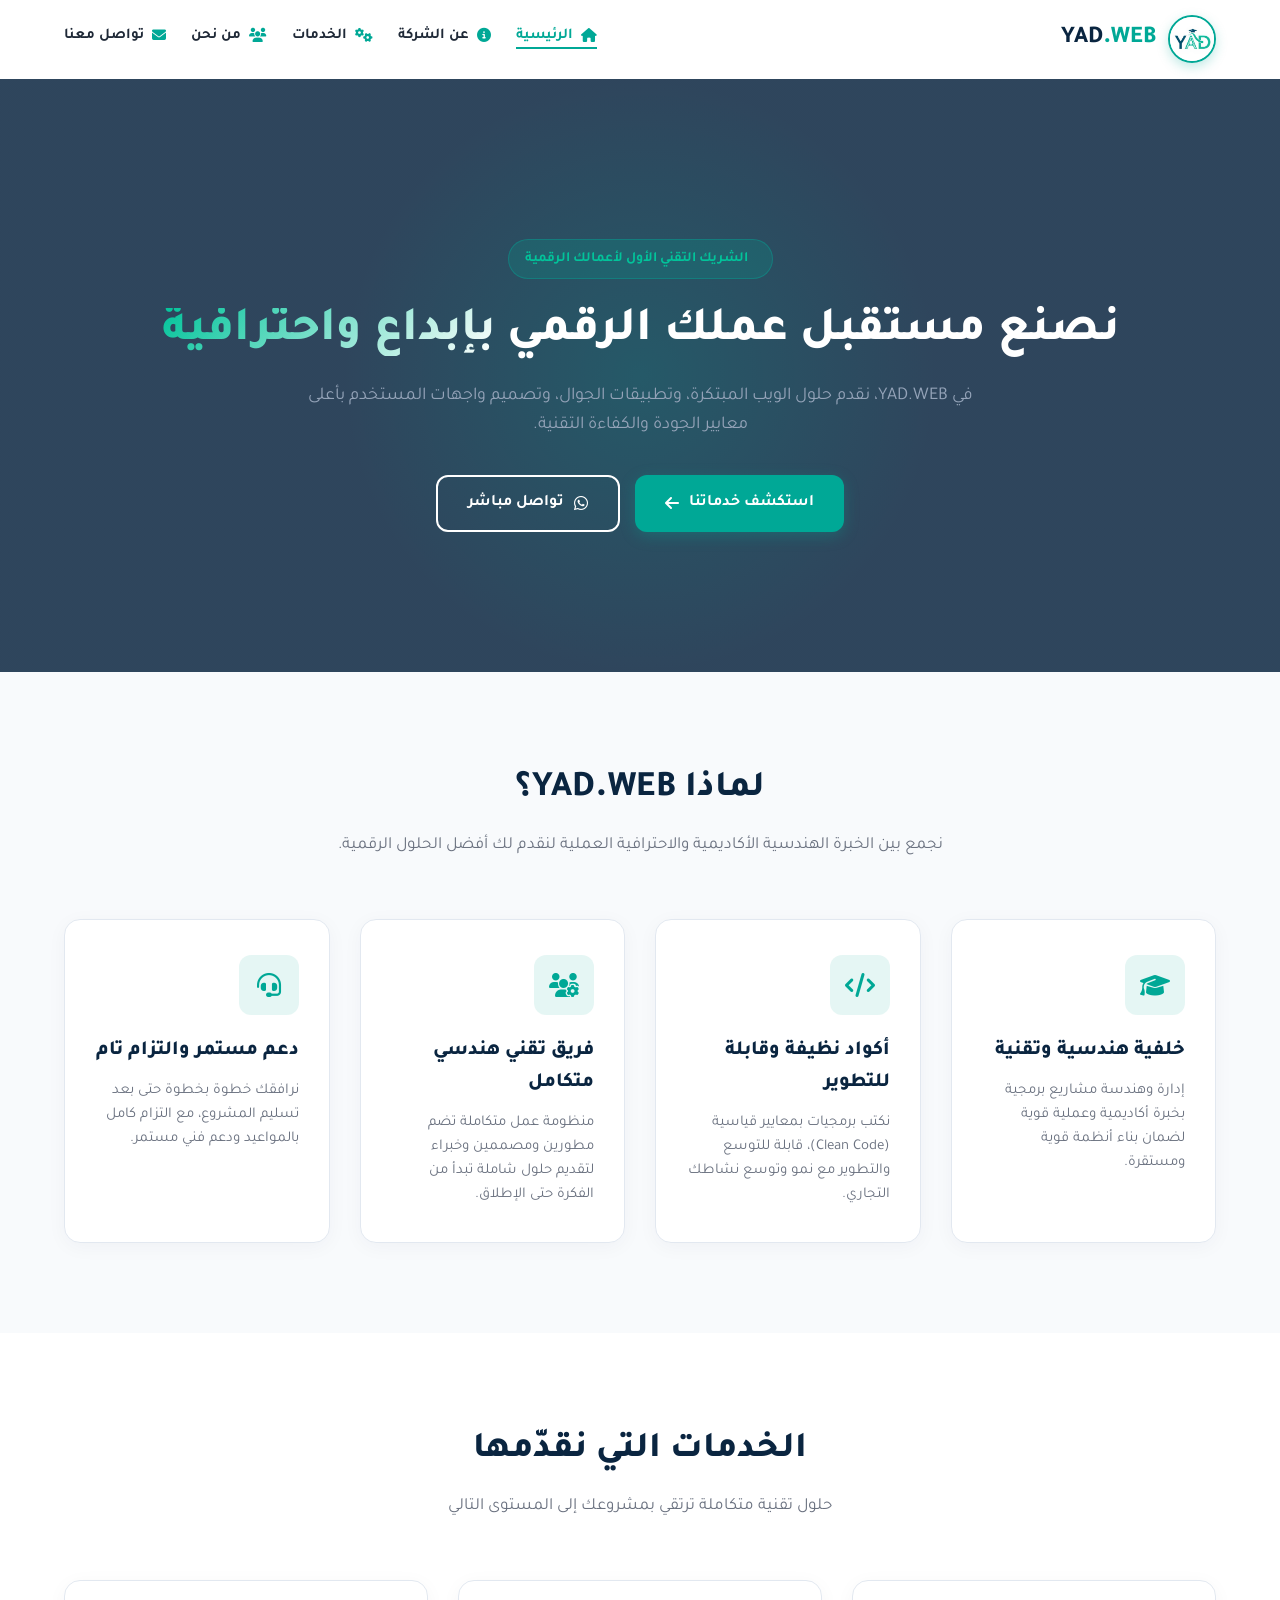
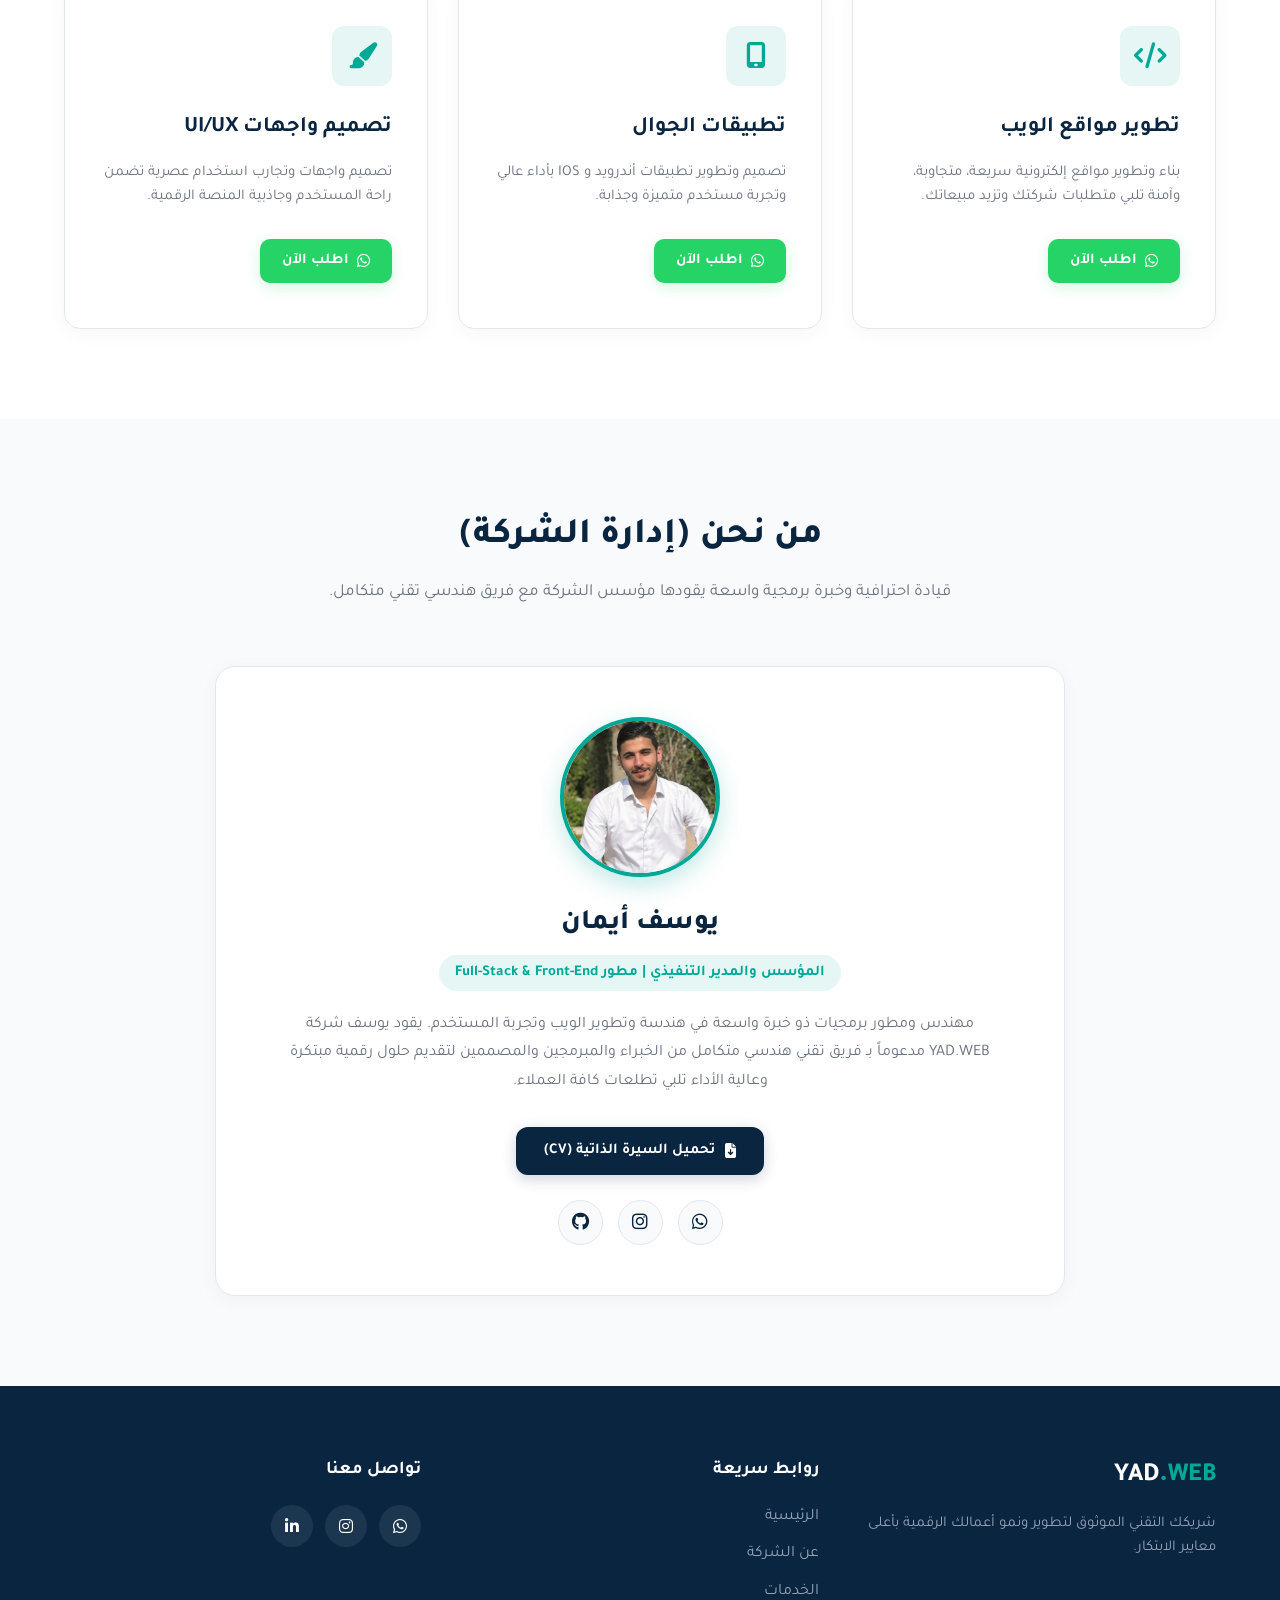
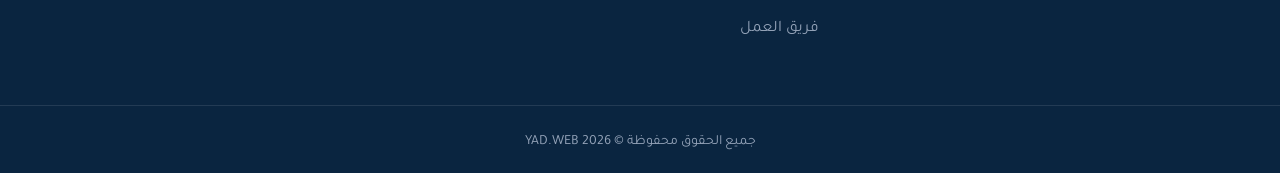
==== commit 2e2a3e53: "Update YAD.WEB design, rounded logo, profile card, and Tajawal font" ====
--- a/index.html
+++ b/index.html
@@ -3,7 +3,7 @@
 <head>
     <meta charset="UTF-8">
     <meta name="viewport" content="width=device-width, initial-scale=1.0">
-    <title>YAD.WEB - للخدمات البرمجية والتقنية</title>
+    <title>YAD.WEB </title>
     <!-- استدعاء خط Tajawal العصري من Google Fonts -->
     <link rel="preconnect" href="https://fonts.googleapis.com">
     <link rel="preconnect" href="https://fonts.gstatic.com" crossorigin>
@@ -29,7 +29,7 @@
                 <i class="fas fa-bars"></i>
             </button>
 
-            <!-- القائمة الرئيسية مع الأيقونات المرتبة على نفس السطر -->
+            <!-- القائمة الرئيسية -->
             <ul class="main-nav" id="mainNav">
                 <li><a href="#hero" class="nav-link active"><i class="fas fa-home"></i> <span>الرئيسية</span></a></li>
                 <li><a href="#about" class="nav-link"><i class="fas fa-info-circle"></i> <span>عن الشركة</span></a></li>
@@ -157,7 +157,7 @@
                     <img src="images/يوسف أيمن.jpg" alt="يوسف أيمان - المدير التنفيذي">
                 </div>
                 <div class="director-content">
-                    <h3>يوسف أيمن</h3>
+                    <h3>يوسف أيمان</h3>
                     <span class="role">المؤسس والمدير التنفيذي | مطور Full-Stack & Front-End</span>
                     <p class="director-bio">
 مهندس ومطور برمجيات ذو خبرة واسعة في هندسة وتطوير الويب وتجربة المستخدم. يقود يوسف شركة YAD.WEB مدعوماً بـ فريق تقني هندسي متكامل من الخبراء والمبرمجين والمصممين لتقديم حلول رقمية مبتكرة وعالية الأداء تلبي تطلعات كافة العملاء.                    </p>
--- a/css/style.css
+++ b/css/style.css
@@ -61,7 +61,7 @@
 }
 
 /* ==========================================
-   الهيدر الذكي وشعار الشركة الدائري وأيقونات الروابط
+   الهيدر الذكي وشعار الشركة الدائري
    ================================---------- */
 .site-header {
     background: rgba(255, 255, 255, 0.9);
@@ -693,7 +693,7 @@
 }
 
 /* ==========================================
-   التجاوب مع الشاشات الصغيرة
+   التجاوب مع الشاشات الصغيرة (القائمة المنسدلة للجوال)
    ================================---------- */
 @media (max-width: 768px) {
     .menu-toggle {
@@ -710,15 +710,18 @@
         flex-direction: column;
         align-items: center;
         gap: 20px;
+        padding: 0;
+        max-height: 0;
+        overflow: hidden;
+        box-shadow: var(--shadow-scrolled);
+        border-bottom: 1px solid transparent;
+        transition: all 0.4s ease-in-out;
+    }
+
+    .main-nav.active {
         padding: 30px 0;
-        box-shadow: var(--shadow-scrolled);
+        max-height: 400px;
         border-bottom: 1px solid var(--border-color);
-        clip-path: polygon(0 0, 100% 0, 100% 100%, 0 100%);
-        transition: clip-path 0.4s ease-in-out;
-    }
-
-    .main-nav.active {
-        clip-path: polygon(0 0, 100% 0, 100% 100%, 0 100%);
     }
 
     .why-us-grid {
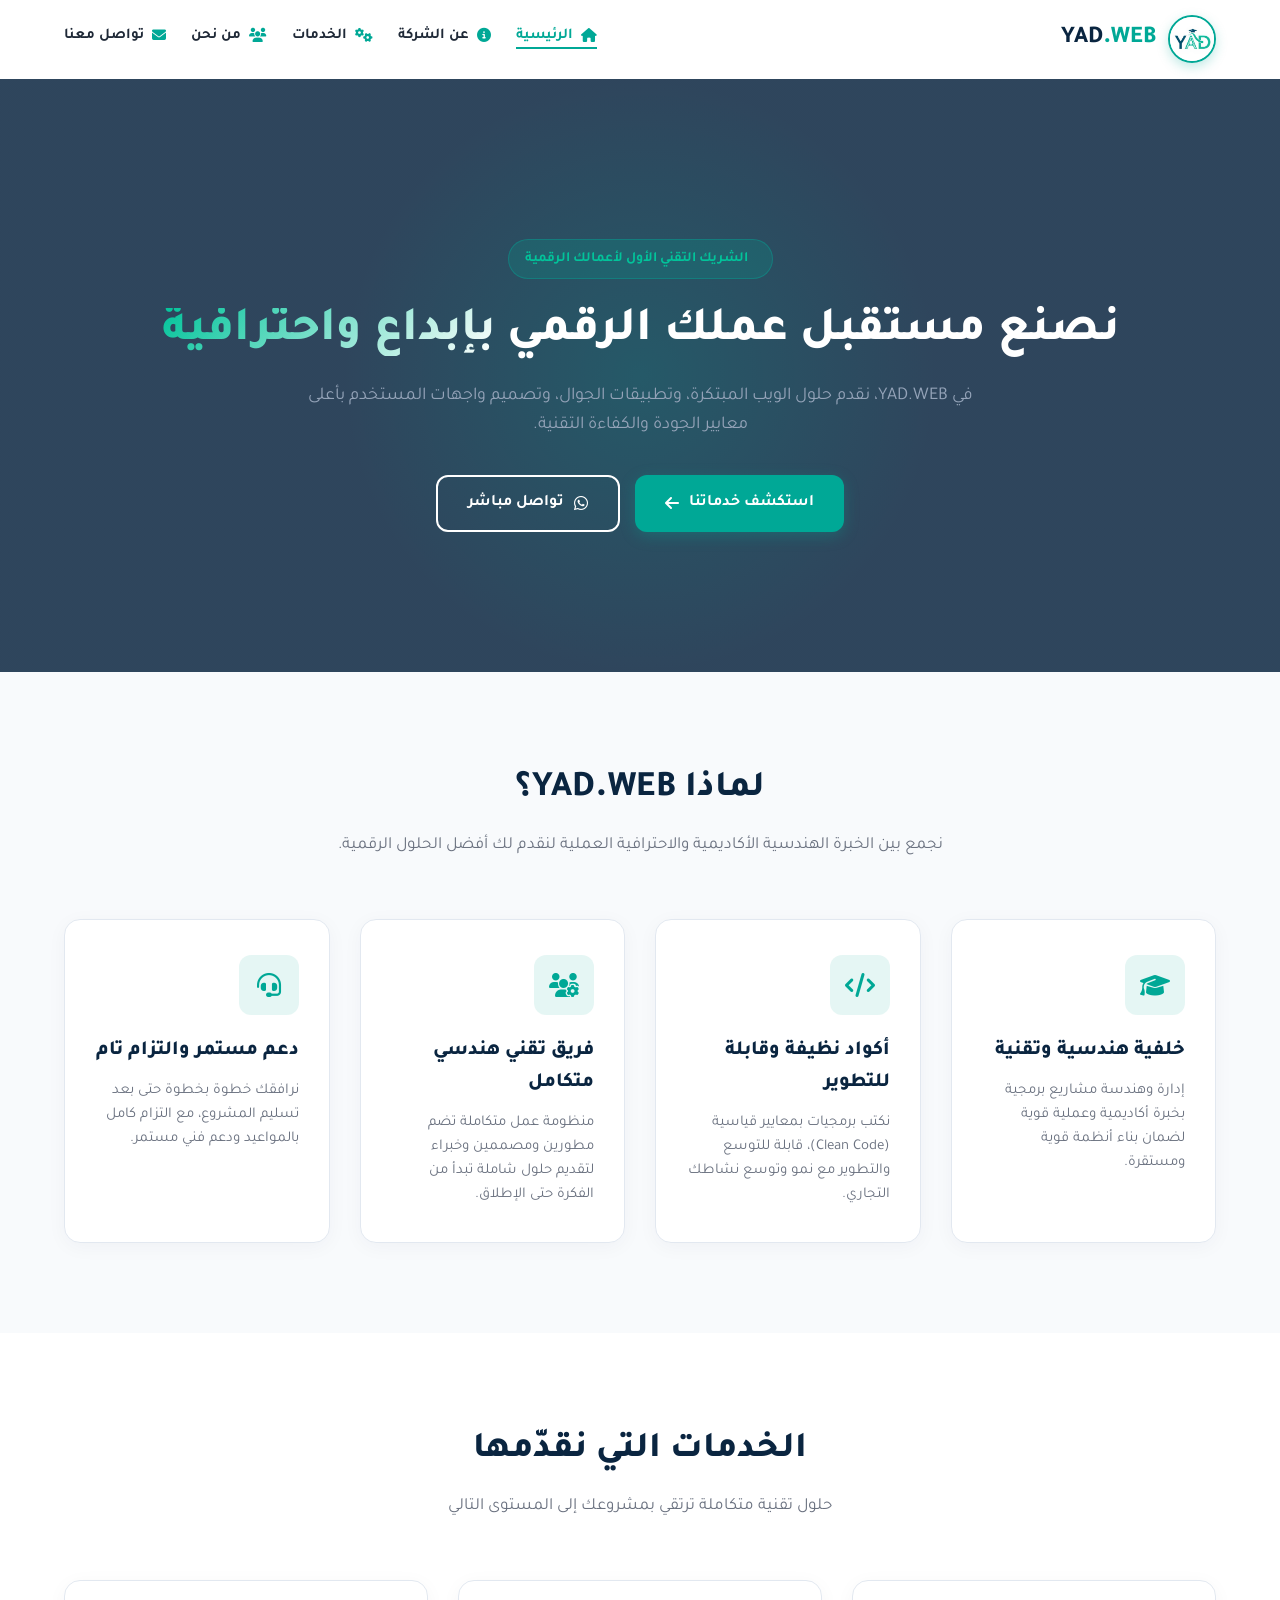
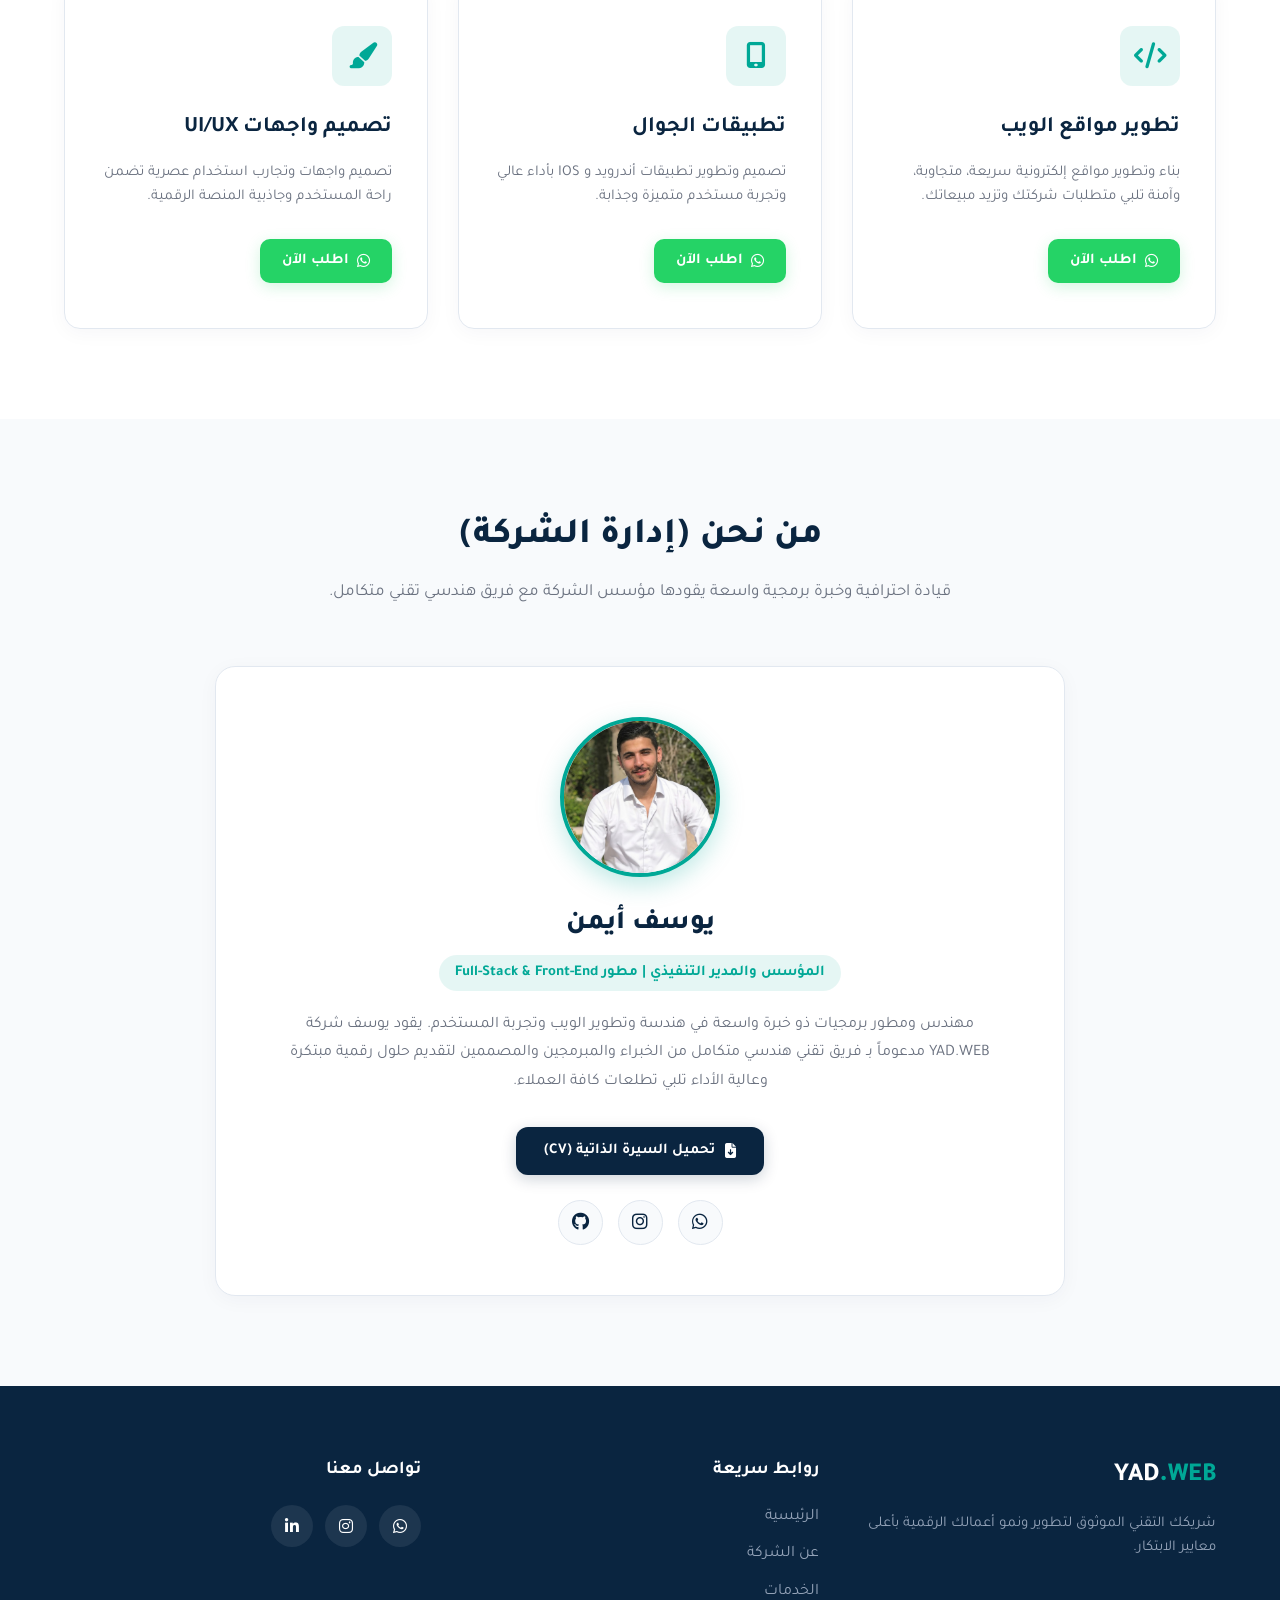
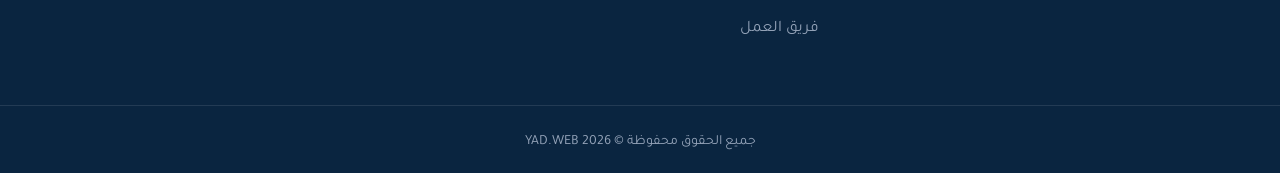
==== commit 0a6484c9: "Update YAD.WEB design, rounded logo, profile card, and Tajawal font" ====
--- a/index.html
+++ b/index.html
@@ -157,7 +157,7 @@
                     <img src="images/يوسف أيمن.jpg" alt="يوسف أيمان - المدير التنفيذي">
                 </div>
                 <div class="director-content">
-                    <h3>يوسف أيمان</h3>
+                    <h3>يوسف أيمن</h3>
                     <span class="role">المؤسس والمدير التنفيذي | مطور Full-Stack & Front-End</span>
                     <p class="director-bio">
 مهندس ومطور برمجيات ذو خبرة واسعة في هندسة وتطوير الويب وتجربة المستخدم. يقود يوسف شركة YAD.WEB مدعوماً بـ فريق تقني هندسي متكامل من الخبراء والمبرمجين والمصممين لتقديم حلول رقمية مبتكرة وعالية الأداء تلبي تطلعات كافة العملاء.                    </p>
